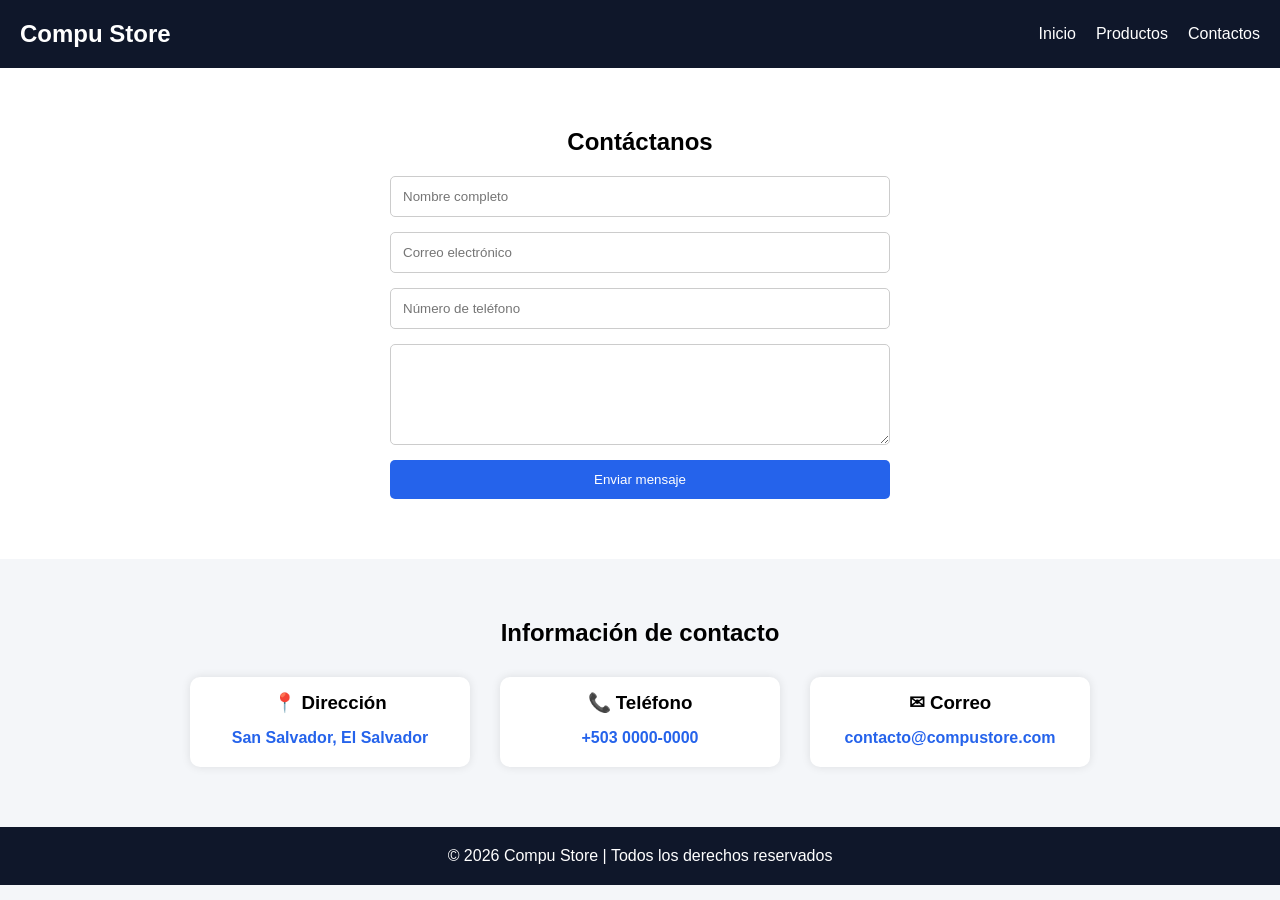
==== contactos.html @ 3d31327b "Contactos VIew contactenos." ====
<!DOCTYPE html>
<html lang="es">

<head>
    <meta charset="UTF-8">
    <meta name="viewport" content="width=device-width, initial-scale=1.0">

    <!-- Usa tu mismo CSS -->
    <link rel="stylesheet" href="css/style.css">

    <title>Compu Store - Contactos</title>
</head>

<body>

<header>

    <nav>

        <h1>Compu Store</h1>

        <ul>
            <li><a href="index.html">Inicio</a></li>
            <li><a href="#">Productos</a></li>
            <li><a href="contactos.html">Contactos</a></li>
        </ul>

    </nav>

</header>

<section class="registro">

    <h2>Contáctanos</h2>

    <form>

        <input 
        type="text" 
        placeholder="Nombre completo">

        <input 
        type="email" 
        placeholder="Correo electrónico">

        <input 
        type="text" 
        placeholder="Número de teléfono">

        <textarea 
        placeholder="Escribe tu mensaje"
        rows="5"
        style="padding:12px;border-radius:5px;border:1px solid #ccc;">
        </textarea>

        <button type="submit">
            Enviar mensaje
        </button>

    </form>

</section>

<section class="productos">

<h2>Información de contacto</h2>

<div class="contenedor-productos">


    <div class="card">

        <h3>📍 Dirección</h3>

        <p>
            San Salvador, El Salvador
        </p>

    </div>


    <div class="card">

        <h3>📞 Teléfono</h3>

        <p>
            +503 0000-0000
        </p>

    </div>

    <div class="card">

        <h3>✉ Correo</h3>

        <p>
            contacto@compustore.com
        </p>

    </div>


</div>

</section>

<footer>

<p>
© 2026 Compu Store | Todos los derechos reservados
</p>

</footer>

</body>

</html>
---- css/style.css ----
*{
    margin:0;
    padding:0;
    box-sizing:border-box;
    font-family:Arial, Helvetica, sans-serif;
}

body{
    background:#f4f6f9;
}

header{
    background:#0f172a;
    color:white;
    padding:20px;
}

nav{
    display:flex;
    justify-content:space-between;
    align-items:center;
}

nav ul{
    list-style:none;
    display:flex;
    gap:20px;
}

nav a{
    color:white;
    text-decoration:none;
}

.hero{
    height:70vh;
    background:linear-gradient(
        rgba(15,23,42,.8),
        rgba(15,23,42,.8)
    ),
    url("https://images.unsplash.com/photo-1518770660439-4636190af475");
    
    background-size:cover;
    background-position:center;

    display:flex;
    justify-content:center;
    align-items:center;

    text-align:center;
    color:white;
}

.hero h2{
    font-size:3rem;
}

.hero p{
    margin:20px 0;
}

.hero button{
    padding:12px 25px;
    border:none;
    background:#2563eb;
    color:white;
    cursor:pointer;
    border-radius:8px;
}

.productos{
    padding:60px 10%;
}

.productos h2{
    text-align:center;
    margin-bottom:30px;
}

.contenedor-productos{
    display:flex;
    justify-content:center;
    gap:30px;
    flex-wrap:wrap;
}

.card{
    width:280px;
    background:white;
    border-radius:10px;
    overflow:hidden;
    box-shadow:0 0 10px rgba(0,0,0,.1);
    text-align:center;
}

.card img{
    width:100%;
}

.card h3{
    margin:15px 0;
}

.card p{
    margin-bottom:20px;
    color:#2563eb;
    font-weight:bold;
}

.registro{
    padding:60px 10%;
    background:white;
}

.registro h2{
    text-align:center;
    margin-bottom:20px;
}

form{
    max-width:500px;
    margin:auto;

    display:flex;
    flex-direction:column;
    gap:15px;
}

input{
    padding:12px;
    border:1px solid #ccc;
    border-radius:5px;
}

form button{
    padding:12px;
    border:none;
    background:#2563eb;
    color:white;
    border-radius:5px;
    cursor:pointer;
}

footer{
    background:#0f172a;
    color:white;
    text-align:center;
    padding:20px;
}
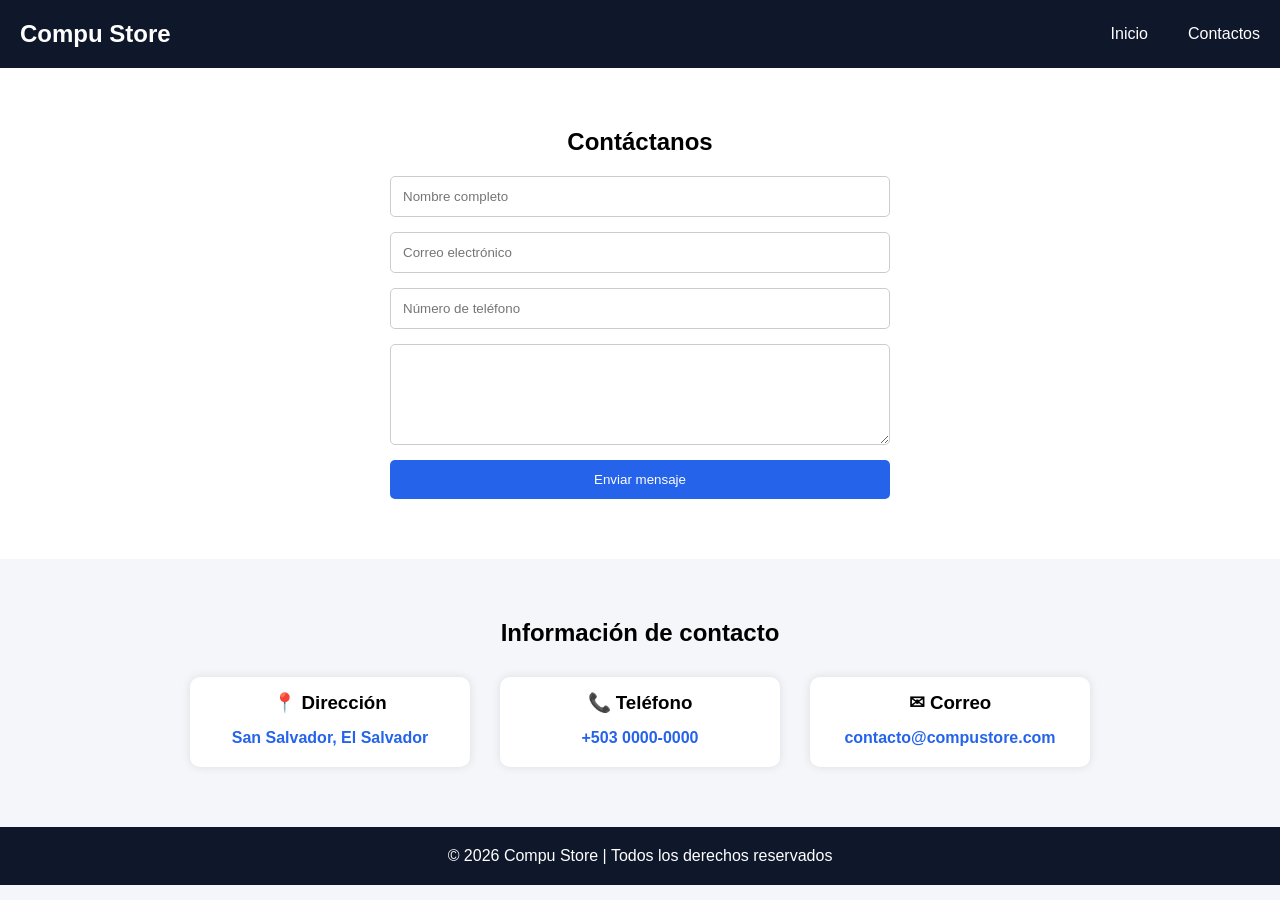
==== commit ed17013b: "vista update" ====
--- a/contactos.html
+++ b/contactos.html
@@ -21,7 +21,7 @@
 
         <ul>
             <li><a href="index.html">Inicio</a></li>
-            <li><a href="#">Productos</a></li>
+            <li><a href="productos.html"></a></li>
             <li><a href="contactos.html">Contactos</a></li>
         </ul>
 
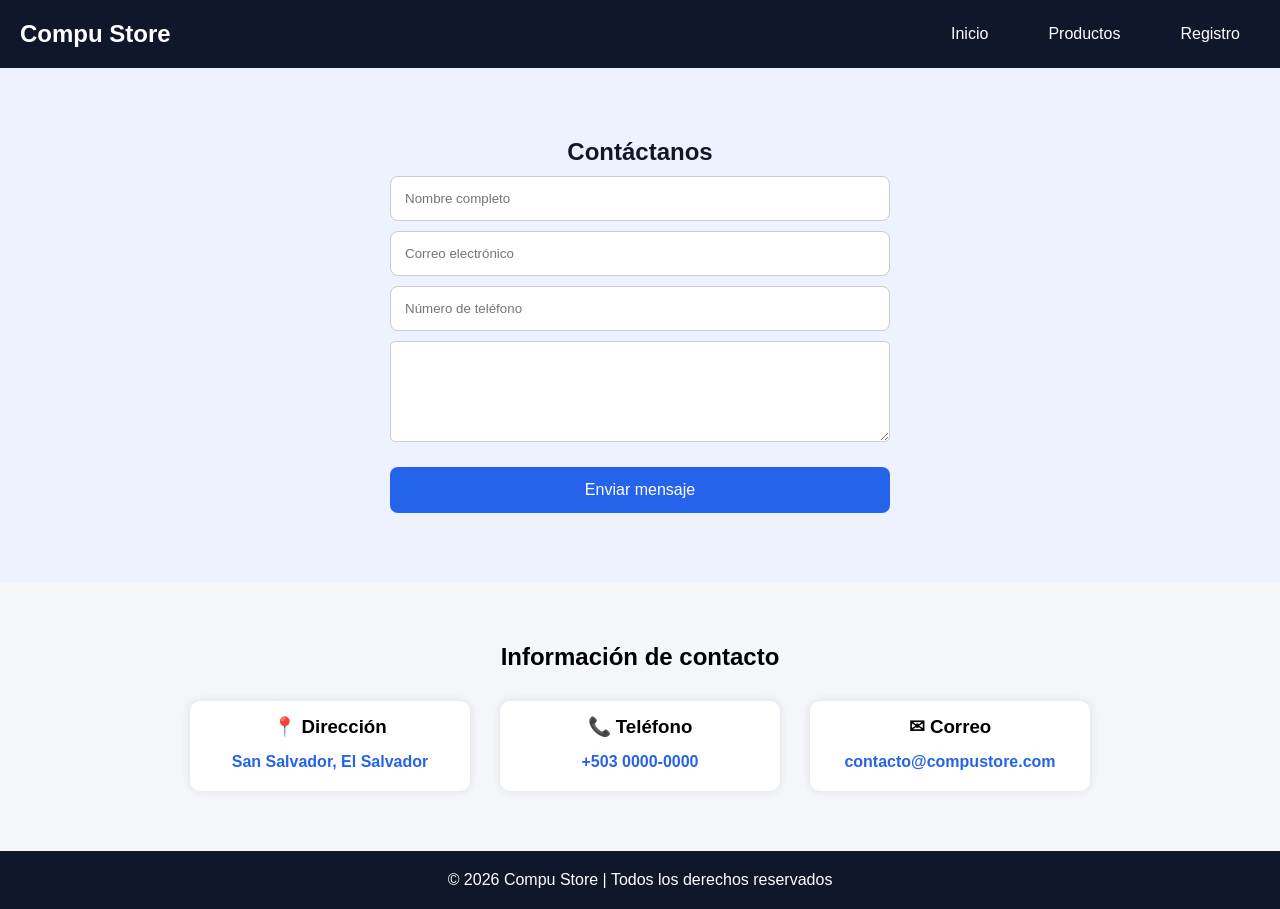
==== commit 5549dab2: ". ." ====
--- a/contactos.html
+++ b/contactos.html
@@ -21,8 +21,8 @@
 
         <ul>
             <li><a href="index.html">Inicio</a></li>
-            <li><a href="productos.html"></a></li>
-            <li><a href="contactos.html">Contactos</a></li>
+            <li><a href="productos.html">Productos</a></li>
+            <li><a href="registro.html" class="active">Registro</a></li>
         </ul>
 
     </nav>
--- a/css/style.css
+++ b/css/style.css
@@ -27,9 +27,21 @@
     gap:20px;
 }
 
-nav a{
-    color:white;
-    text-decoration:none;
+nav a {
+    color: white;
+    text-decoration: none;
+    padding: 10px 20px;       
+    border-radius: 5px;       
+    transition: background 0.3s, color 0.3s; 
+}
+
+nav a:hover {
+    background: #2563eb;      
+    color: #fff;              
+}
+
+nav a:active {
+    background: #1e40af;     
 }
 
 .hero{
@@ -116,6 +128,25 @@
     text-align:center;
     margin-bottom:20px;
 }
+.btn-productos{
+    display:inline-block;
+    margin-top:20px;
+    padding:12px 25px;
+    background:#2563eb;
+    color:white;
+    text-decoration:none;
+    border-radius:8px;
+    transition:.3s;
+}
+
+.btn-productos:hover{
+    background:#1e40af;
+}
+.card img{
+    width:100%;
+    height:200px;
+    object-fit:cover;
+}
 
 form{
     max-width:500px;
@@ -146,4 +177,70 @@
     color:white;
     text-align:center;
     padding:20px;
+}
+.registro{
+    padding:70px 10%;
+    background:#eef2ff;
+}
+
+
+.registro-contenedor{
+    max-width:550px;
+    margin:auto;
+    background:white;
+    padding:40px;
+    border-radius:15px;
+    box-shadow:0 10px 25px rgba(0,0,0,.1);
+}
+
+
+.registro h2{
+    text-align:center;
+    color:#0f172a;
+    margin-bottom:10px;
+}
+
+
+.registro p{
+    text-align:center;
+    margin-bottom:25px;
+    color:#555;
+}
+
+
+.registro form{
+    display:flex;
+    flex-direction:column;
+    gap:10px;
+}
+
+
+.registro label{
+    font-weight:bold;
+    color:#0f172a;
+}
+
+
+.registro input{
+    width:100%;
+    padding:14px;
+    border:1px solid #ccc;
+    border-radius:8px;
+}
+
+
+.registro button{
+    margin-top:15px;
+    padding:14px;
+    background:#2563eb;
+    color:white;
+    border:none;
+    border-radius:8px;
+    cursor:pointer;
+    font-size:16px;
+}
+
+
+.registro button:hover{
+    background:#1e40af;
 }
